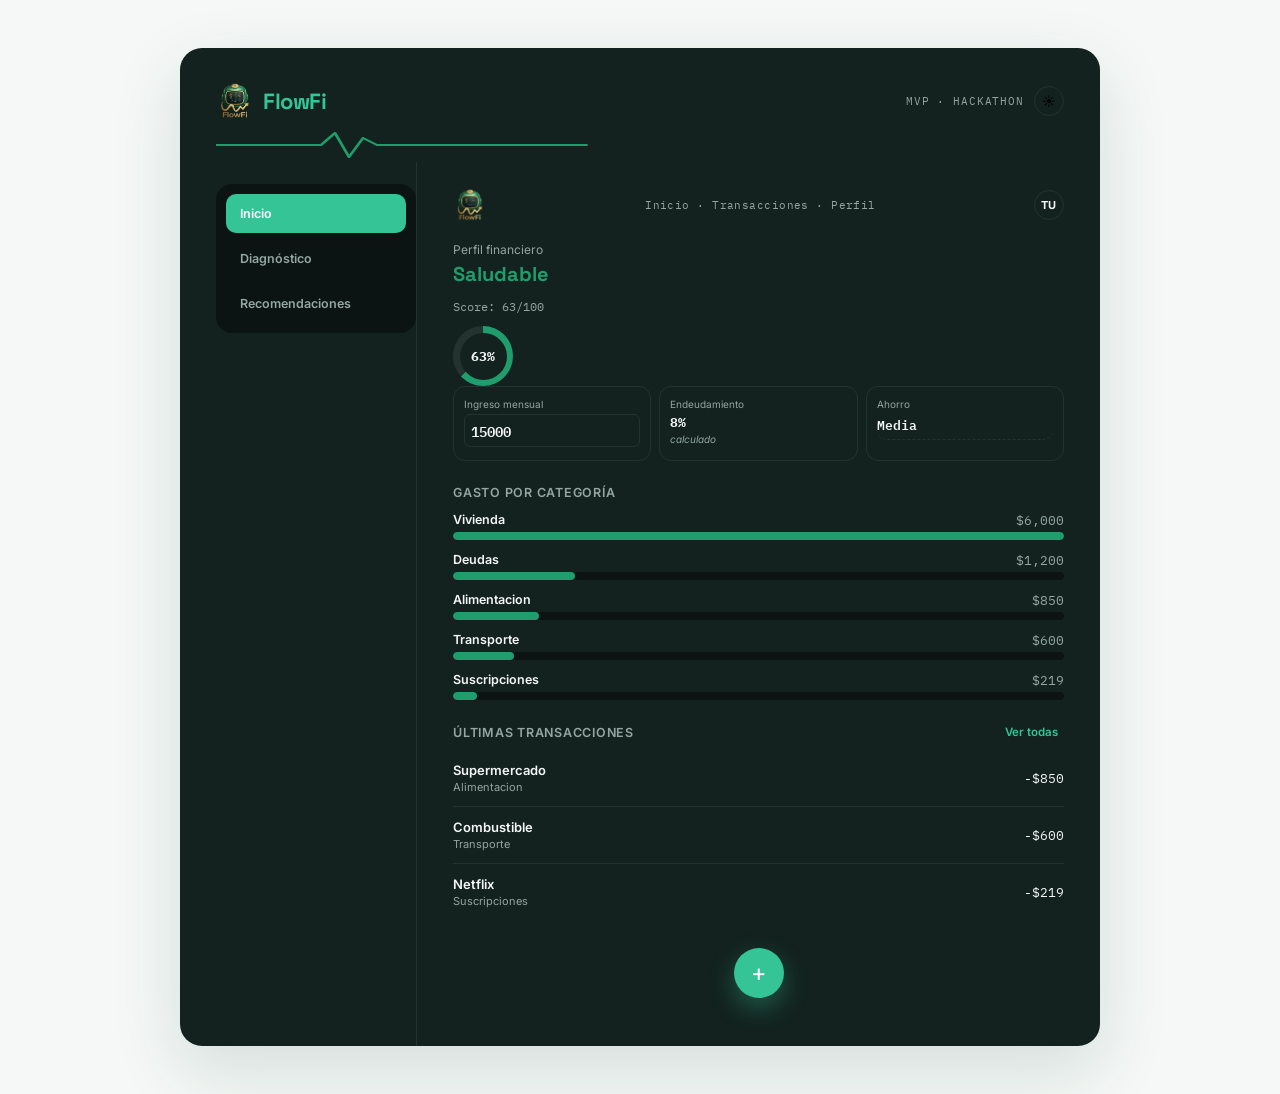
==== flowfi.html @ 0eca2293 "Flowfi Parte del front, concluida" ====
<!DOCTYPE html>
<!--
  FlowFi — Asistente de Salud Financiera
  ========================================

  Estructura de la página:
    1. <header>          -> logo + nombre + switch de tema
    2. <nav class="tabs"> -> navegación entre las 3 pantallas
    3. <main>             -> las 3 pantallas (Inicio, Diagnóstico, Recomendaciones)
    4. modal-overlay       -> formulario de "Nuevo análisis" (fuera de .shell
                              a propósito, para que el position:fixed cubra
                              toda la pantalla sin problemas de z-index)
-->
<html lang="es">
<head>
<meta charset="UTF-8">
<meta name="viewport" content="width=device-width, initial-scale=1.0">
<title>FlowFi — Salud Financiera</title>
<link rel="preconnect" href="https://fonts.googleapis.com">
<link href="https://fonts.googleapis.com/css2?family=Space+Grotesk:wght@500;700&family=Inter:wght@400;500;600&family=IBM+Plex+Mono:wght@500;600&display=swap" rel="stylesheet">
<link rel="stylesheet" href="styles.css">

</head>
<body>

<div class="shell">

  <header>
    <div class="brand-row">
      <div class="brand-left">
        <img src="[data-uri]" alt="Logo de FlowFi" class="brand-logo">
        <span class="brand-name">FlowFi</span>
      </div>
      <div class="header-right">
        <span class="brand-tag">MVP · Hackathon</span>
        <button type="button" id="theme-toggle" class="theme-toggle" title="Cambiar tema" aria-label="Cambiar a tema claro">🌙</button>
      </div>
    </div>
    <div class="pulse-wrap">
      <svg viewBox="0 0 300 30" preserveAspectRatio="none">
        <path class="pulse-path" d="M0,15 L60,15 L75,15 L85,3 L95,27 L105,8 L115,15 L140,15 L300,15" />
      </svg>
    </div>
  </header>

  <nav class="tabs">
    <button class="tab-btn active" data-screen="inicio">Inicio</button>
    <button class="tab-btn" data-screen="diagnostico">Diagnóstico</button>
    <button class="tab-btn" data-screen="recomendaciones">Recomendaciones</button>
  </nav>

  <main>

    <!-- ===================== SCREEN 1: INICIO (dashboard) ===================== -->
    <section class="screen active" id="screen-inicio">
      <div class="dash-topbar">
        <img src="[data-uri]" alt="Logo de FlowFi" class="dash-logo-img">
        <div class="dash-nav">Inicio · Transacciones · Perfil</div>
        <div class="dash-avatar">TU</div>
      </div>

      <div id="dash-profile-card">
        <div class="empty-state">Cargando tu resumen...</div>
      </div>

      <div class="dash-stats" id="dash-stats"></div>

      <p class="bars-title">Gasto por categoría</p>
      <div id="dash-bars"></div>

      <div class="dash-tx-header">
        <span>Últimas transacciones</span>
        <button type="button" id="dash-ver-todas">Ver todas</button>
      </div>
      <div id="dash-tx-list"></div>

      <button type="button" class="fab-add" id="fab-add" title="Nuevo análisis">+</button>
    </section>

    <!-- ===================== SCREEN 2: DIAGNOSTICO ===================== -->
    <section class="screen" id="screen-diagnostico">
      <h2 class="screen-title">Tu diagnóstico</h2>
      <p class="screen-sub">Basado en tu último análisis.</p>
      <div id="diagnostico-content">
        <div class="empty-state">Aún no has hecho un análisis.<br>Ve a la pestaña Inicio para empezar.</div>
      </div>
    </section>

    <!-- ===================== SCREEN 3: RECOMENDACIONES ===================== -->
    <section class="screen" id="screen-recomendaciones">
      <h2 class="screen-title">Recomendaciones</h2>
      <p class="screen-sub">Acciones sugeridas para tu perfil actual.</p>
      <div id="recomendaciones-content">
        <div class="empty-state">Aún no hay recomendaciones.<br>Analiza tus finanzas primero.</div>
      </div>
    </section>

  </main>
</div>

<!-- ===================== MODAL: NUEVO ANÁLISIS ===================== -->
<div class="modal-overlay" id="modal-overlay">
  <div class="modal-card">
    <div class="modal-head">
      <h3>Nuevo análisis</h3>
      <button type="button" id="modal-close">✕</button>
    </div>

    <div class="field">
      <label for="ingreso">Ingreso mensual (MXN)</label>
      <input type="number" id="ingreso" value="15000" min="0" step="500">
    </div>

    <div class="field">
      <label for="ahorro">Frecuencia de ahorro</label>
      <select id="ahorro">
        <option value="Nula">Nula</option>
        <option value="Baja">Baja</option>
        <option value="Media" selected>Media</option>
        <option value="Alta">Alta</option>
      </select>
    </div>

    <div class="field">
      <label>Transacciones recientes</label>
      <p class="hint" style="margin:0 0 10px; text-align:left;">
        Tip: elige categoría y comercio para cada transacción. Si registras
        pagos en la categoría "Deudas" (tarjeta, préstamos, etc.), tu nivel
        de endeudamiento se calcula automáticamente a partir de ellas.
      </p>
      <div id="tx-list"></div>
      <button type="button" class="add-row" id="add-tx">+ Agregar transacción</button>
    </div>

    <button class="btn-primary" id="analizar-btn">Analizar mi salud financiera</button>
    <p class="hint" id="mode-hint"></p>
  </div>
</div>

<script src="app.js"></script>


</body>
</html>
---- styles.css ----
/* =========================================================
   FlowFi — Estilos (styles.css)
   ========================================================= 


   Sistema de diseño:
     --bg / --surface     -> fondo de página / fondo de tarjetas
     --ink / --ink-soft    -> texto principal / texto secundario
     --brand                -> color de marca (botones, acentos, activo)
     --good / --warn / --risk -> colores de estado (Saludable / En
                                  observación / En riesgo)
     --font-display          -> títulos (Space Grotesk)
     --font-body              -> texto general (Inter)
     --font-mono               -> cifras y datos financieros (IBM Plex Mono)

   Tema oscuro:
     Se activa agregando la clase "theme-dark" al <body> (ver app.js,
     función setTheme()). Como todos los componentes usan las variables
     de arriba en vez de colores fijos, basta con sobreescribir esas
     variables dentro de ".theme-dark .shell" (ver sección "PANTALLA
     INICIO" más abajo) para que TODA la app cambie de tema, sin
     duplicar reglas de CSS.

   Responsive:
     Mobile-first. La sección "@media (min-width: 860px)" reacomoda el
     layout para pantallas de escritorio (barra lateral en vez de tabs
     arriba, más aire, tipografía más grande).
   ========================================================= */

  :root{
    --bg: #F5F8F6;
    --surface: #FFFFFF;
    --ink: #12211E;
    --ink-soft: #5B6E69;
    --brand: #0B3D3A;
    --brand-line: #0B3D3A22;
    --good: #1F9D6D;
    --warn: #E8A33D;
    --risk: #D65A4A;
    --border: #E1E8E5;
    --radius: 14px;
    --font-display: 'Space Grotesk', sans-serif;
    --font-body: 'Inter', sans-serif;
    --font-mono: 'IBM Plex Mono', monospace;
  }

  *{ box-sizing: border-box; }
  html, body{ margin:0; padding:0; }
  body{
    background: var(--bg);
    color: var(--ink);
    font-family: var(--font-body);
    -webkit-font-smoothing: antialiased;
    min-height: 100vh;
  }

  a, button{ font-family: inherit; }
  button{ cursor: pointer; }
  :focus-visible{ outline: 2px solid var(--brand); outline-offset: 2px; }

  .shell{
    max-width: 480px;
    margin: 0 auto;
    min-height: 100vh;
    background: var(--surface);
    color: var(--ink); /* recalcula el color de letra según el tema activo;
                           así todo lo que esté dentro y NO tenga su propio
                           color hereda el correcto (blanco en oscuro, negro
                           en claro) en vez de arrastrar el color de <body> */
    box-shadow: 0 0 60px rgba(11,61,58,0.06);
    display: flex;
    flex-direction: column;
  }

  /* ---------- HEADER + PULSE SIGNATURE ---------- */
  header{
    padding: 28px 24px 0;
  }
  .brand-row{
    display:flex; align-items:center; justify-content:space-between;
    margin-bottom: 6px;
  }
  .brand-left{
    display:flex; align-items:center; gap: 9px;
  }
  .brand-logo{
    width: 32px; height:32px; object-fit:contain; display:block;
  }
  .brand-name{
    font-family: var(--font-display);
    font-weight: 700;
    font-size: 20px;
    letter-spacing: -0.02em;
    color: var(--brand);
  }
  .brand-tag{
    font-family: var(--font-mono);
    font-size: 11px;
    color: var(--ink-soft);
    text-transform: uppercase;
    letter-spacing: 0.08em;
  }
  .header-right{
    display:flex; align-items:center; gap: 10px;
  }
  .theme-toggle{
    width: 30px; height:30px; border-radius:50%;
    border: 1px solid var(--border);
    background: var(--surface);
    font-size: 13px;
    display:flex; align-items:center; justify-content:center;
    transition: background .15s, border-color .15s;
  }
  .theme-toggle:hover{ border-color: var(--brand); }
  .pulse-wrap{ height: 30px; margin: 10px 0 2px; }
  .pulse-wrap svg{ width:100%; height:100%; display:block; }
  .pulse-path{
    fill:none;
    stroke: var(--good);
    stroke-width: 2;
    stroke-linecap: round;
    stroke-linejoin: round;
    stroke-dasharray: 300;
    stroke-dashoffset: 300;
    animation: draw 2.6s ease-out forwards;
  }
  @media (prefers-reduced-motion: reduce){
    .pulse-path{ animation: none; stroke-dashoffset: 0; }
  }
  @keyframes draw{ to{ stroke-dashoffset: 0; } }

  /* ---------- TABS ---------- */
  nav.tabs{
    display:flex;
    gap: 4px;
    margin: 18px 24px 0;
    background: var(--bg);
    border-radius: 999px;
    padding: 4px;
  }
  nav.tabs button{
    flex:1;
    border:none;
    background: transparent;
    padding: 9px 8px;
    font-size: 12.5px;
    font-weight: 600;
    color: var(--ink-soft);
    border-radius: 999px;
    transition: background .15s, color .15s;
  }
  nav.tabs button.active{
    background: var(--brand);
    color: #fff;
  }

  main{ flex:1; padding: 20px 24px 40px; }
  .screen{ display:none; }
  .screen.active{ display:block; animation: fade .25s ease; }
  @keyframes fade{ from{ opacity:0; transform: translateY(4px); } to{ opacity:1; transform:none; } }

  h2.screen-title{
    font-family: var(--font-display);
    font-size: 19px;
    margin: 0 0 4px;
  }
  p.screen-sub{
    color: var(--ink-soft);
    font-size: 13px;
    margin: 0 0 20px;
  }

  /* ---------- FORM ---------- */
  label{
    display:block;
    font-size: 12.5px;
    font-weight: 600;
    color: var(--ink-soft);
    margin-bottom: 6px;
  }
  .field{ margin-bottom: 18px; }
  input[type="number"], select{
    width:100%;
    border: 1px solid var(--border);
    border-radius: 10px;
    padding: 11px 12px;
    font-family: var(--font-mono);
    font-size: 14px;
    color: var(--ink);
    background: var(--surface);
  }
  input[type="range"]{ width: 100%; accent-color: var(--brand); }
  .range-value{
    font-family: var(--font-mono);
    font-weight: 600;
    color: var(--brand);
  }

  #dash-input-ingreso{
    background: var(--surface);
    border: 1px solid var(--border);
    border-radius: 6px;
    padding: 4px 6px;
  }

  .tx-row{
    border: 1px solid var(--border);
    border-radius: 10px;
    padding: 10px;
    margin-bottom: 8px;
  }
  .tx-row-selects{
    display:grid;
    grid-template-columns: 1fr 1fr;
    gap: 8px;
    margin-bottom: 8px;
  }
  .tx-row-bottom{
    display:grid;
    grid-template-columns: 1fr 32px;
    gap: 8px;
    align-items:center;
  }
  .tx-row select, .tx-row input{
    border: 1px solid var(--border);
    border-radius: 8px;
    padding: 9px 10px;
    font-size: 13px;
    font-family: var(--font-body);
    background: var(--surface);
    color: var(--ink);
  }
  .tx-row select:disabled{ opacity: .5; }
  .tx-row input.monto{ font-family: var(--font-mono); text-align:right; }
  .tx-remove{
    border:none; background:none; color: var(--ink-soft);
    font-size: 16px; line-height:1;
  }
  .tx-remove:hover{ color: var(--risk); }

  .add-row{
    border: 1px dashed var(--border);
    background: none;
    width:100%;
    padding: 10px;
    border-radius: 10px;
    font-size: 13px;
    font-weight: 600;
    color: var(--brand);
    margin: 4px 0 24px;
  }

  .btn-primary{
    width:100%;
    border:none;
    background: var(--brand);
    color:#fff;
    padding: 14px;
    border-radius: 12px;
    font-size: 14.5px;
    font-weight: 600;
    letter-spacing: 0.01em;
  }
  .btn-primary:disabled{ opacity: .5; }

  .hint{
    font-size: 11.5px;
    color: var(--ink-soft);
    margin-top: 10px;
    text-align:center;
  }

  /* ---------- DIAGNOSTICO ---------- */
  .mascota-wrap{
    display:flex; flex-direction:column; align-items:center; text-align:center;
    margin-bottom: 18px;
  }
  .mascota-img{
    width: 96px; height:96px; object-fit:contain;
    margin-bottom: 8px;
  }
  .mascota-msg{
    font-size: 13px; color: var(--ink-soft); margin:0; max-width: 280px;
  }
  .profile-card{
    border-radius: var(--radius);
    padding: 20px;
    margin-bottom: 20px;
    border: 1px solid var(--border);
  }
  .profile-label{
    font-size: 12px; color: var(--ink-soft); margin:0 0 4px;
  }
  .profile-value{
    font-family: var(--font-display);
    font-size: 26px;
    font-weight: 700;
    margin: 0 0 6px;
  }
  .profile-conf{
    font-family: var(--font-mono);
    font-size: 12px;
    color: var(--ink-soft);
  }

  .gauge-wrap{ display:flex; justify-content:center; margin: 4px 0 22px; }

  .bars-title{
    font-size: 12.5px; font-weight:600; color: var(--ink-soft);
    text-transform: uppercase; letter-spacing:.06em; margin: 0 0 12px;
  }
  .bar-row{ margin-bottom: 12px; }
  .bar-row-top{
    display:flex; justify-content:space-between; margin-bottom:4px;
    font-size: 12.5px;
  }
  .bar-row-top .cat{ font-weight:600; text-transform:capitalize; }
  .bar-row-top .amt{ font-family: var(--font-mono); color: var(--ink-soft); }
  .bar-track{
    height: 8px; background: var(--bg); border-radius: 999px; overflow:hidden;
  }
  .bar-fill{
    height:100%; border-radius: 999px;
    background: var(--brand);
    width:0%;
    transition: width .6s ease;
  }

  /* ---------- RECOMENDACIONES ---------- */
  .rec-card{
    display:flex; gap: 12px;
    border: 1px solid var(--border);
    border-radius: var(--radius);
    padding: 14px 16px;
    margin-bottom: 12px;
  }
  .rec-icon{
    flex-shrink:0;
    width: 30px; height:30px;
    border-radius: 999px;
    background: #1F9D6D1A;
    display:flex; align-items:center; justify-content:center;
    font-size: 14px;
  }
  .rec-text{ font-size: 13.5px; line-height:1.5; color: var(--ink); }

  .empty-state{
    text-align:center; padding: 40px 20px; color: var(--ink-soft); font-size: 13.5px;
  }

  /* =========================================================
     DESKTOP — a partir de 860px el layout cambia de "tarjeta de
     app móvil" a un panel de escritorio: la navegación pasa a ser
     una barra lateral vertical y el contenido usa más aire.
     En celular (por debajo de 860px) se mantiene el diseño de
     app de una sola columna con tabs tipo píldora arriba.
     ========================================================= */
  @media (min-width: 860px){
    body{
      display:flex;
      align-items:flex-start;
      justify-content:center;
      padding: 48px 24px;
    }
    .shell{
      max-width: 920px;
      width:100%;
      min-height:auto;
      flex-direction: row;
      flex-wrap: wrap;
      border-radius: 22px;
      box-shadow: 0 24px 70px rgba(11,61,58,0.14);
      overflow:hidden;
    }
    header{
      flex: 1 0 100%;
      padding: 34px 36px 0;
    }
    .brand-name{ font-size: 22px; }
    .brand-logo{ width: 38px; height:38px; }
    .pulse-wrap{ max-width: 420px; }

    nav.tabs{
      flex: 0 0 200px;
      flex-direction: column;
      gap: 6px;
      background: var(--bg);
      margin: 22px 0 36px 36px;
      padding: 10px;
      border-radius: 16px;
      align-self: flex-start;
    }
    nav.tabs button{
      text-align:left;
      padding: 12px 14px;
      border-radius: 10px;
    }

    main{
      flex: 1;
      min-width: 0;
      padding: 26px 36px 44px;
      border-left: 1px solid var(--border);
    }
    h2.screen-title{ font-size: 22px; }

    .tx-row-bottom{ grid-template-columns: 1fr 32px; }
  }

  /* =========================================================
     PANTALLA "INICIO" — dashboard clásico estilo mockup:
     score arriba, desglose por categoría al medio, transacciones
     abajo. Reutiliza los tokens de color pero con una paleta
     oscura propia mientras esta pestaña está activa.
     ========================================================= */
  body.theme-dark .shell{
    --bg: #0B1412;
    --surface: #13221F;
    --ink: #F3F6F5;
    --ink-soft: #93A6A1;
    --brand: #35C495;
    --border: #24332F;
  }

  .dash-topbar{
    display:flex; align-items:center; justify-content:space-between;
    margin-bottom: 20px;
  }
  .dash-logo-img{
    width: 34px; height:34px; object-fit:contain; display:block;
  }
  .dash-nav{
    font-family: var(--font-mono); font-size: 11px; color: var(--ink-soft);
    letter-spacing: .04em;
  }
  .dash-avatar{
    width:30px; height:30px; border-radius:50%; border:1px solid var(--border);
    display:flex; align-items:center; justify-content:center;
    font-size:11px; font-weight:700;
  }
  @media (max-width: 380px){ .dash-nav{ display:none; } }

  .dash-profile-card{
    display:flex; align-items:center; justify-content:space-between; gap:14px;
    border-radius: var(--radius);
    padding: 18px 20px;
    margin-bottom: 16px;
    border: 1px solid var(--border);
  }
  .score-ring{
    width:60px; height:60px; border-radius:50%; flex-shrink:0;
    background: conic-gradient(var(--ring-color, var(--brand)) calc(var(--pct, 0) * 1%), var(--border) 0);
    display:flex; align-items:center; justify-content:center;
  }
  .score-ring-inner{
    width:47px; height:47px; border-radius:50%; background: var(--surface);
    display:flex; align-items:center; justify-content:center;
  }
  .score-ring-inner span{ font-family: var(--font-mono); font-weight:700; font-size:12.5px; }

  .dash-stats{
    display:grid; grid-template-columns: 1fr 1fr 1fr; gap:8px;
    margin: 0 0 24px;
  }
  .dash-stat{
    border: 1px solid var(--border); border-radius: 12px; padding: 11px 10px;
  }
  .dash-stat span{ display:block; font-size:10px; color: var(--ink-soft); margin-bottom:4px; }
  .dash-stat strong{ font-family: var(--font-mono); font-size: 13px; }
  .dash-stat-computed{ display:block; }
  .dash-stat-note{
    display:block; font-size: 9px; color: var(--ink-soft);
    font-style: italic; margin-top:2px;
  }
  .dash-input{
    width:100%;
    border: none;
    background: none;
    padding: 0;
    font-family: var(--font-mono);
    font-size: 13px;
    font-weight: 600;
    color: var(--ink);
    border-bottom: 1px dashed var(--border);
    padding-bottom: 3px;
  }
  .dash-input:focus{ outline:none; border-bottom-color: var(--brand); }
  select.dash-input{ appearance:none; -webkit-appearance:none; cursor:pointer; }

  .dash-tx-header{
    display:flex; align-items:center; justify-content:space-between;
    margin: 24px 0 10px;
  }
  .dash-tx-header span{
    font-size:12.5px; font-weight:600; color: var(--ink-soft);
    text-transform:uppercase; letter-spacing:.06em;
  }
  .dash-tx-header button{
    border:none; background:none; font-size:11.5px; font-weight:600; color: var(--brand);
  }
  .dash-tx-row{
    display:flex; align-items:center; justify-content:space-between;
    padding: 12px 0; border-bottom: 1px solid var(--border); font-size:13px;
  }
  .dash-tx-row:last-child{ border-bottom:none; }
  .dash-tx-row .tx-desc{ font-weight:600; }
  .dash-tx-row .tx-cat{ display:block; font-size:11px; color:var(--ink-soft); margin-top:2px; text-transform:capitalize; }
  .dash-tx-row .tx-amt{ font-family: var(--font-mono); }

  .fab-add{
    display:flex; align-items:center; justify-content:center;
    width: 50px; height:50px; border-radius:50%;
    background: var(--brand); color:#fff; border:none;
    font-size:24px; line-height:1;
    margin: 28px auto 4px;
    box-shadow: 0 10px 24px rgba(53,196,149,.35);
  }

  /* =========================================================
     MODAL DE CAPTURA (nuevo análisis)
     ========================================================= */
  .modal-overlay{
    display:none;
    position:fixed; inset:0;
    background: rgba(11,20,18,.55);
    align-items:flex-end; justify-content:center;
    z-index: 50;
  }
  .modal-overlay.open{ display:flex; }
  .modal-card{
    background: var(--surface);
    width:100%; max-width: 480px; max-height: 88vh; overflow-y:auto;
    border-radius: 20px 20px 0 0;
    padding: 22px 24px 32px;
    animation: slideUp .22s ease;
  }
  @keyframes slideUp{ from{ transform: translateY(24px); opacity:0; } to{ transform:none; opacity:1; } }
  .modal-head{
    display:flex; align-items:center; justify-content:space-between;
    margin-bottom: 16px;
  }
  .modal-head h3{ font-family: var(--font-display); font-size:18px; margin:0; }
  .modal-head button{ border:none; background:none; font-size:18px; color: var(--ink-soft); }

  @media (min-width: 860px){
    .modal-overlay{ align-items:center; }
    .modal-card{ border-radius: 20px; }
  }
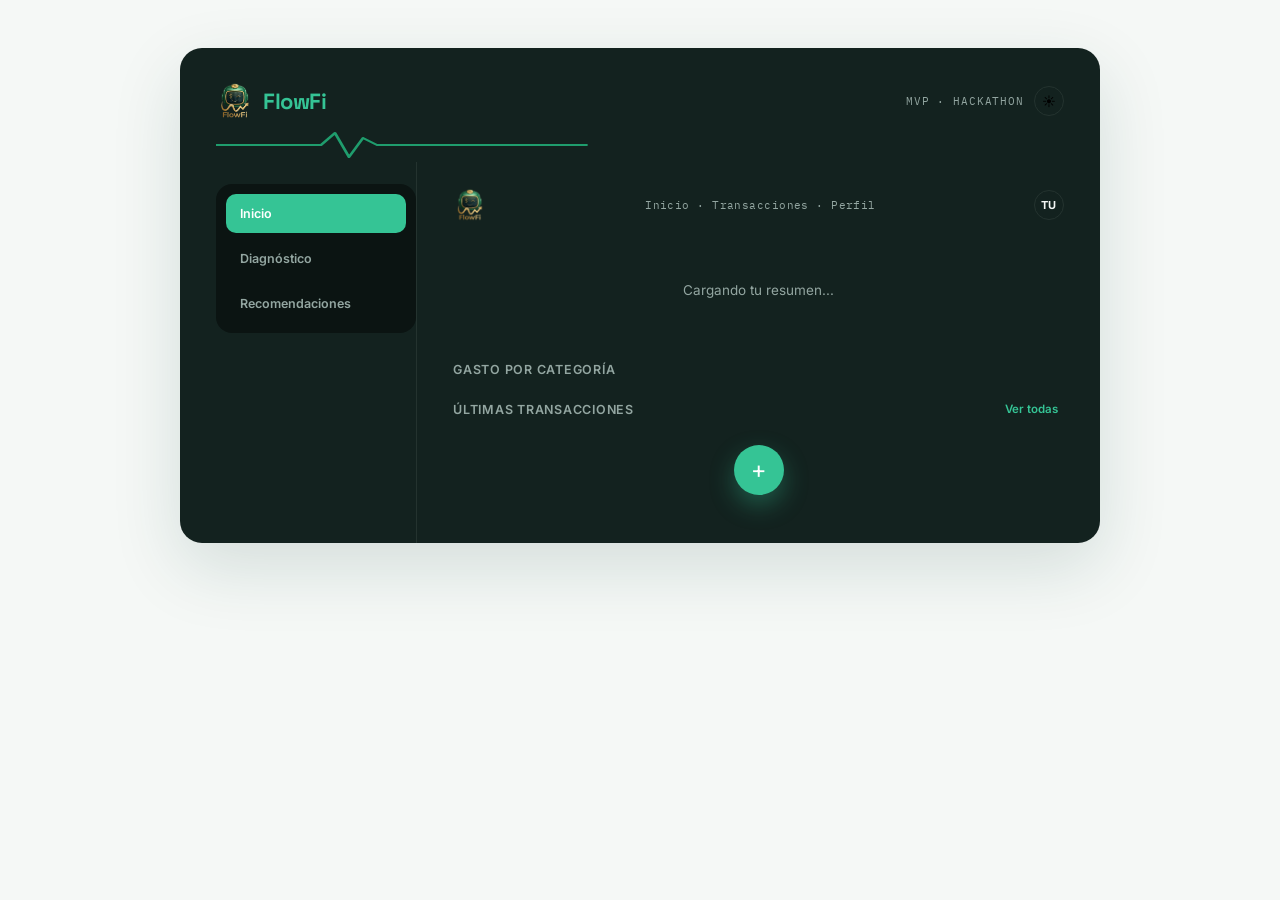
==== commit 624de4b7: "feat: integra front con backend" ====
--- a/flowfi.html
+++ b/flowfi.html
@@ -4,7 +4,7 @@
   ========================================
 
   Estructura de la página:
-    1. <header>          -> logo + nombre + switch de tema
+    1. <header>           -> logo + nombre + switch de tema
     2. <nav class="tabs"> -> navegación entre las 3 pantallas
     3. <main>             -> las 3 pantallas (Inicio, Diagnóstico, Recomendaciones)
     4. modal-overlay       -> formulario de "Nuevo análisis" (fuera de .shell
